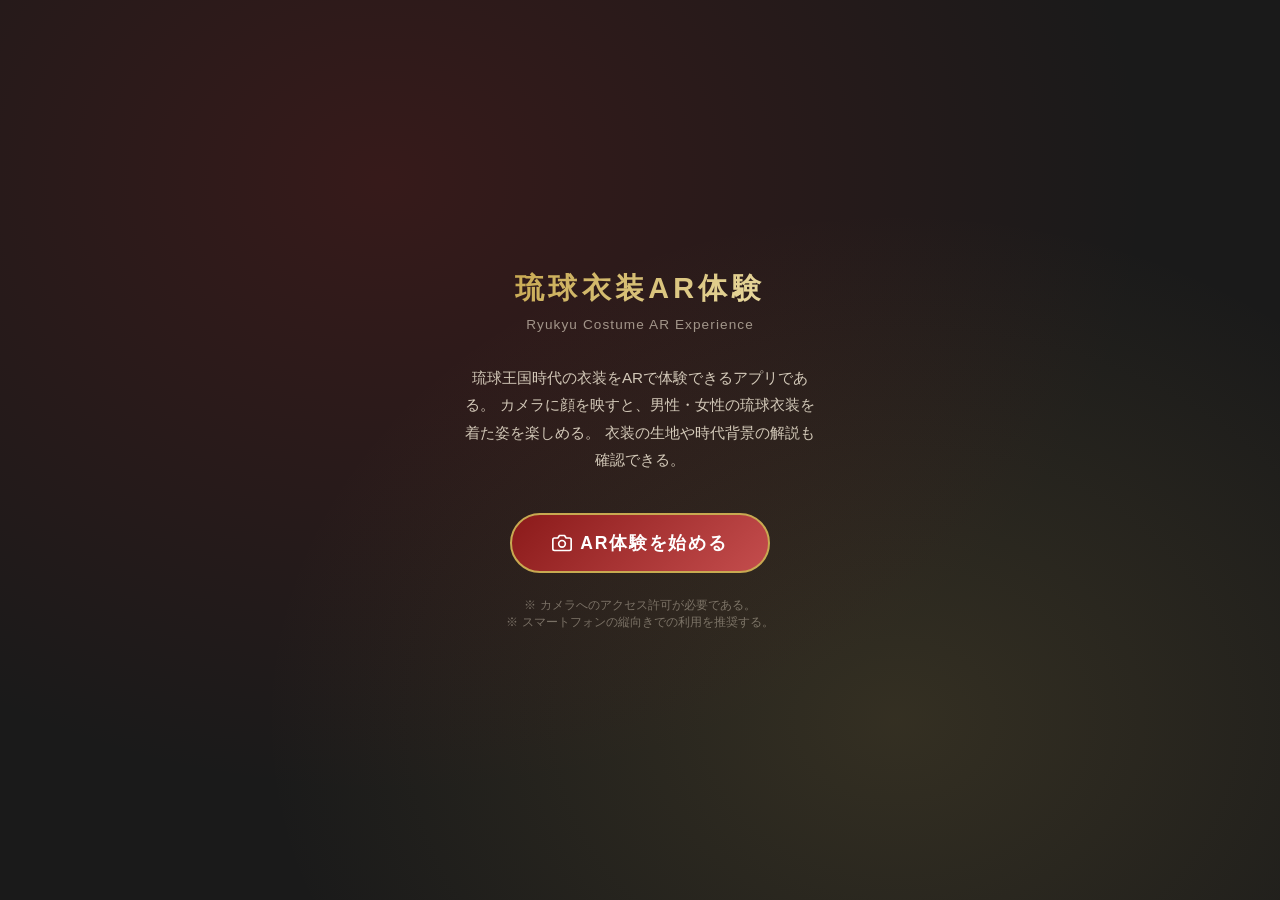
==== files/index.html @ 90d14648 "Image correction" ====
<!DOCTYPE html>
<html lang="ja">
<head>
  <meta charset="UTF-8">
  <meta name="viewport" content="width=device-width, initial-scale=1.0, user-scalable=no">
  <title>琉球衣装AR体験</title>



  <style>
    :root {
      --primary: #8B1A1A;
      --primary-light: #C44D4D;
      --gold: #C8A951;
      --dark: #1a1a1a;
      --text: #f0e6d3;
      --panel-bg: rgba(26, 26, 26, 0.94);
    }

    * { margin: 0; padding: 0; box-sizing: border-box; }

    body {
      font-family: "Hiragino Kaku Gothic ProN", "Yu Gothic", "Noto Sans JP", sans-serif;
      background: var(--dark);
      color: var(--text);
      overflow-x: hidden;
      -webkit-tap-highlight-color: transparent;
    }

    /* ===== LANDING PAGE ===== */
    #landing {
      min-height: 100dvh;
      display: flex;
      flex-direction: column;
      align-items: center;
      justify-content: center;
      padding: 2rem 1.5rem;
      text-align: center;
      background:
        radial-gradient(ellipse at 30% 20%, rgba(139,26,26,0.25) 0%, transparent 60%),
        radial-gradient(ellipse at 70% 80%, rgba(200,169,81,0.15) 0%, transparent 50%),
        var(--dark);
    }

    #landing h1 {
      font-size: 1.8rem;
      font-weight: 700;
      letter-spacing: 0.15em;
      margin-bottom: 0.5rem;
      background: linear-gradient(135deg, var(--gold), #e8d9a0);
      -webkit-background-clip: text;
      -webkit-text-fill-color: transparent;
    }

    #landing .subtitle {
      font-size: 0.85rem;
      color: rgba(240,230,211,0.6);
      margin-bottom: 2rem;
      letter-spacing: 0.08em;
    }

    .landing-desc {
      font-size: 0.95rem;
      line-height: 1.8;
      max-width: 360px;
      margin-bottom: 2.5rem;
      color: rgba(240,230,211,0.85);
    }

    .start-btn {
      display: inline-flex;
      align-items: center;
      gap: 0.5rem;
      padding: 1rem 2.5rem;
      font-size: 1.1rem;
      font-weight: 600;
      color: #fff;
      background: linear-gradient(135deg, var(--primary), var(--primary-light));
      border: 2px solid var(--gold);
      border-radius: 60px;
      cursor: pointer;
      letter-spacing: 0.1em;
      transition: transform 0.2s, box-shadow 0.2s;
    }

    .start-btn:active {
      transform: scale(0.96);
    }

    .start-btn svg {
      width: 20px;
      height: 20px;
    }

    .notice {
      margin-top: 1.5rem;
      font-size: 0.75rem;
      color: rgba(240,230,211,0.4);
      max-width: 300px;
    }

    /* ===== AR SCENE ===== */
    #ar-container {
      display: none;
      position: fixed;
      inset: 0;
      z-index: 10;
      overflow: hidden;
      isolation: isolate;
      background: #000;
    }

    #ar-container.active {
      display: block;
    }

    a-scene {
      position: absolute;
      z-index: 2;
      width: 100%;
      height: 100%;
    }

    #ar-container > video { z-index: 0 !important; }
    #backgroundCanvas { position: absolute; inset: 0; width: 100%; height: 100%; z-index: 1; pointer-events: none; }
    .background-picker { position: absolute; top: 75px; right: 12px; z-index: 120; background: #111c; padding: 8px; border-radius: 12px; }
    .background-picker button { padding: 9px 12px; color: white; background: #333; border: 1px solid #777; border-radius: 8px; cursor: pointer; }
    .background-picker button[aria-pressed="true"] { background: #8B1A1A; border-color: #C8A951; }
    #backgroundStatus { max-width: 260px; font-size: 12px; margin-top: 4px; }
    #arStatus { position: absolute; bottom: calc(var(--controls-height, 150px) + 12px); right: 1rem; max-width: min(80vw, 440px); z-index: 110; text-align: right; pointer-events: none; font-size: 0.8rem; padding: 6px 10px; border-radius: 8px; background: #111b; }
    #arStatus:empty { display: none; }
    #backBtn { z-index: 310; }

    /* ===== COSTUME SWITCHER ===== */
    .costume-bar {
      position: fixed;
      bottom: 0;
      left: 0;
      right: 0;
      z-index: 100;
      display: flex;
      justify-content: center;
      gap: 0.5rem;
      padding: 1rem 0.75rem;
      padding-bottom: max(1rem, env(safe-area-inset-bottom));
      background: linear-gradient(to top, rgba(0,0,0,0.85) 60%, transparent);
    }

    .costume-btn {
      flex: 1;
      max-width: 130px;
      padding: 0.65rem 0.5rem;
      font-size: 0.8rem;
      font-weight: 600;
      color: rgba(255,255,255,0.7);
      background: rgba(255,255,255,0.1);
      border: 1.5px solid rgba(255,255,255,0.2);
      border-radius: 12px;
      cursor: pointer;
      transition: all 0.25s;
      text-align: center;
      letter-spacing: 0.05em;
    }

    .costume-btn.active {
      color: #fff;
      background: var(--primary);
      border-color: var(--gold);
      box-shadow: 0 0 12px rgba(139,26,26,0.5);
    }

    .costume-btn .icon {
      display: block;
      font-size: 1.3rem;
      margin-bottom: 0.2rem;
    }

    /* ===== INFO BUTTON ===== */
    .info-btn {
      position: fixed;
      top: max(1rem, env(safe-area-inset-top));
      right: 1rem;
      z-index: 100;
      width: 44px;
      height: 44px;
      display: flex;
      align-items: center;
      justify-content: center;
      background: rgba(0,0,0,0.5);
      backdrop-filter: blur(8px);
      border: 1.5px solid rgba(255,255,255,0.2);
      border-radius: 50%;
      color: white;
      font-size: 1.2rem;
      font-weight: 700;
      cursor: pointer;
    }

    .back-btn {
      position: fixed;
      top: max(1rem, env(safe-area-inset-top));
      left: 1rem;
      z-index: 100;
      width: 44px;
      height: 44px;
      display: flex;
      align-items: center;
      justify-content: center;
      background: rgba(0,0,0,0.5);
      backdrop-filter: blur(8px);
      border: 1.5px solid rgba(255,255,255,0.2);
      border-radius: 50%;
      color: white;
      font-size: 1.1rem;
      cursor: pointer;
    }

    /* ===== DESCRIPTION PANEL ===== */
    .desc-overlay {
      position: fixed;
      inset: 0;
      z-index: 200;
      display: none;
      flex-direction: column;
      background: var(--panel-bg);
      backdrop-filter: blur(16px);
      overflow-y: auto;
      -webkit-overflow-scrolling: touch;
    }

    .desc-overlay.open {
      display: flex;
    }

    .desc-header {
      position: sticky;
      top: 0;
      display: flex;
      align-items: center;
      justify-content: space-between;
      padding: 1rem 1.2rem;
      padding-top: max(1rem, env(safe-area-inset-top));
      background: rgba(26,26,26,0.95);
      border-bottom: 1px solid rgba(200,169,81,0.2);
      z-index: 1;
    }

    .desc-header h2 {
      font-size: 1.1rem;
      font-weight: 700;
      color: var(--gold);
      letter-spacing: 0.08em;
    }

    .close-btn {
      width: 36px;
      height: 36px;
      display: flex;
      align-items: center;
      justify-content: center;
      background: rgba(255,255,255,0.08);
      border: 1px solid rgba(255,255,255,0.15);
      border-radius: 50%;
      color: white;
      font-size: 1.2rem;
      cursor: pointer;
    }

    .desc-body {
      padding: 1.5rem 1.2rem;
      padding-bottom: max(2rem, env(safe-area-inset-bottom));
    }

    .desc-section {
      margin-bottom: 1.5rem;
    }

    .desc-section h3 {
      font-size: 0.85rem;
      font-weight: 600;
      color: var(--gold);
      margin-bottom: 0.5rem;
      letter-spacing: 0.1em;
      text-transform: uppercase;
      opacity: 0.8;
    }

    .desc-section p {
      font-size: 0.95rem;
      line-height: 1.8;
      color: rgba(240,230,211,0.9);
    }

    .compare-box {
      margin-top: 0.8rem;
      padding: 1rem;
      background: rgba(200,169,81,0.08);
      border-left: 3px solid var(--gold);
      border-radius: 0 8px 8px 0;
    }

    .compare-box p {
      font-size: 0.88rem;
      line-height: 1.7;
    }

    /* ===== LOADING ===== */
    .loading-overlay {
      position: fixed;
      inset: 0;
      z-index: 300;
      display: flex;
      flex-direction: column;
      align-items: center;
      justify-content: center;
      background: var(--dark);
    }

    .loading-overlay.hidden { display: none; }

    .loading-spinner {
      width: 48px;
      height: 48px;
      border: 3px solid rgba(200,169,81,0.2);
      border-top-color: var(--gold);
      border-radius: 50%;
      animation: spin 0.8s linear infinite;
    }

    .loading-text {
      margin-top: 1.2rem;
      font-size: 0.9rem;
      color: rgba(240,230,211,0.6);
      letter-spacing: 0.05em;
    }

    @keyframes spin { to { transform: rotate(360deg); } }

    /* ===== FACE GUIDE ===== */
    .face-guide {
      position: fixed;
      top: 50%;
      left: 50%;
      transform: translate(-50%, -60%);
      z-index: 90;
      width: 160px;
      height: 200px;
      border: 2px dashed rgba(255,255,255,0.35);
      border-radius: 50%;
      pointer-events: none;
      transition: opacity 0.5s;
    }

    .face-guide-text {
      position: fixed;
      top: calc(50% + 80px);
      left: 50%;
      transform: translateX(-50%);
      z-index: 90;
      font-size: 0.8rem;
      color: rgba(255,255,255,0.5);
      white-space: nowrap;
      pointer-events: none;
    }

    .face-guide.hidden,
    .face-guide-text.hidden {
      opacity: 0;
    }

    /* ===== CALIBRATION CONTROLS (prototype debug) ===== */
    .calibration {
      position: fixed;
      top: max(4rem, calc(env(safe-area-inset-top) + 3.5rem));
      left: 0.5rem;
      z-index: 150;
      background: rgba(0,0,0,0.6);
      padding: 0.5rem;
      border-radius: 8px;
      font-size: 0.65rem;
      color: white;
      display: none;
    }

    .calibration.show { display: block; }

    .calibration label {
      display: block;
      margin: 0.2rem 0;
    }

    .calibration input[type="range"] {
      width: 100px;
      vertical-align: middle;
    }
    #costumeCanvas { position:absolute; inset:0; width:100%; height:100%; z-index:2; pointer-events:none; }
    .costume-bar { flex-direction:column; align-items:center; gap:6px; }
    .costume-bar button { padding:9px 12px; border:1px solid #aaa; border-radius:8px; color:white; background:#333; cursor:pointer; }
    .costume-bar button[aria-pressed="true"] { background:#8b1a1a; border-color:#C8A951; }
    .person-picker { display:flex; flex-wrap:wrap; justify-content:center; gap:4px; }
    #faceGuide, #faceGuideText { display:none; }
  </style>
</head>
<body>

  <!-- ===== LANDING PAGE ===== -->
  <div id="landing">
    <h1>琉球衣装AR体験</h1>
    <p class="subtitle">Ryukyu Costume AR Experience</p>
    <p class="landing-desc">
      琉球王国時代の衣装をARで体験できるアプリである。
      カメラに顔を映すと、男性・女性の琉球衣装を着た姿を楽しめる。
      衣装の生地や時代背景の解説も確認できる。
    </p>
    <button class="start-btn" id="startBtn">
      <svg viewBox="0 0 24 24" fill="none" stroke="currentColor" stroke-width="2" stroke-linecap="round" stroke-linejoin="round">
        <path d="M23 19a2 2 0 0 1-2 2H3a2 2 0 0 1-2-2V8a2 2 0 0 1 2-2h4l2-3h6l2 3h4a2 2 0 0 1 2 2z"/>
        <circle cx="12" cy="13" r="4"/>
      </svg>
      AR体験を始める
    </button>
    <p class="notice">
      ※ カメラへのアクセス許可が必要である。<br>
      ※ スマートフォンの縦向きでの利用を推奨する。
    </p>
  </div>

  <!-- ===== AR CONTAINER ===== -->
  <div id="ar-container">
    <canvas id="backgroundCanvas" hidden></canvas>
    <div class="background-picker" role="group" aria-label="背景の選択">
      <span>背景</span>
      <button data-background="none" aria-pressed="true">なし</button>
      <button data-background="beach" aria-pressed="false">海</button>
      <button data-background="stone" aria-pressed="false">石畳</button>
      <p id="backgroundStatus" role="status" aria-live="polite"></p>
    </div>

    <!-- Loading -->
    <div class="loading-overlay" id="loadingOverlay">
      <div class="loading-spinner"></div>
      <p class="loading-text">カメラを起動中...</p>
    </div>

    <!-- Face guide -->
    <p id="arStatus" role="status" aria-live="polite"></p>
    <div class="face-guide" id="faceGuide"></div>
    <p class="face-guide-text" id="faceGuideText">顔をこの枠に合わせてください</p>

    <div hidden>
      <img id="img-man" src="orion_man.png" alt="">
      <img id="img-woman" src="orion_woman.png" alt="">
      <img id="img-bird" src="yanbarukuina.png" alt="">
    </div>
    <canvas id="costumeCanvas"></canvas>

    <!-- Back button -->
    <button class="back-btn" id="backBtn">←</button>

    <!-- Info button -->
    <button class="info-btn" id="infoBtn">i</button>

    <!-- Per-person assignment -->
    <div class="costume-bar" aria-label="人物ごとの衣装">
      <div class="person-picker" role="group" aria-label="衣装を変更する人物">
        <button data-person="0" aria-pressed="true">人物1</button>
        <button data-person="1" aria-pressed="false">人物2</button>
        <button data-person="2" aria-pressed="false">人物3</button>
        <button id="resetPeople">番号を左から振り直す</button>
      </div>
      <span id="assignmentLabel">人物1 の衣装・顔</span>
      <div role="group" aria-label="選択した人物の衣装">
        <button data-costume="man" aria-pressed="true">男性衣装</button>
        <button data-costume="woman" aria-pressed="false">女性衣装</button>
        <button data-costume="bird" aria-pressed="false">ヤンバルクイナ</button>
        <button data-costume="none" aria-pressed="false">なし</button>
      </div>
    </div>
  </div>

  <!-- ===== DESCRIPTION PANEL ===== -->
  <div class="desc-overlay" id="descPanel">
    <div class="desc-header">
      <h2 id="descTitle">衣装解説</h2>
      <button class="close-btn" id="closeDesc">✕</button>
    </div>
    <div class="desc-body" id="descBody"></div>
  </div>

  <script src="background.js"></script>
  <script>
    // ===== COSTUME DATA =====
    const costumeData = {
      man: {
        name: '琉球男性衣装（オリオン）',
        icon: '👑',
        sections: [
          {
            title: '衣装名称',
            text: '御絵図（おえず）に描かれた琉球国王の礼装。朝貢貿易時の正装として着用された。外交儀礼の場で王の権威を示す役割を持っていた。'
          },
          {
            title: '生地・素材',
            text: '紅型（びんがた）染めの絹地を使用。金糸・銀糸による龍や鳳凰の刺繍が全面に施されている。紅型は琉球独自の染色技法であり、中国の型染めと日本の友禅染めの両方の影響を受けている。染料には琉球藍やフクギなど沖縄特有の植物が使われた。'
          },
          {
            title: '冠（ハチマチ）',
            text: '頭部に被る冠はハチマチ（鉢巻）と呼ばれる。黒い漆塗りの本体に金の簪（かんざし）を挿す形式で、簪の形状や素材が身分を示した。国王のハチマチには最も大きく華麗な金簪が用いられた。'
          },
          {
            title: '時代背景',
            text: '琉球王国（1429〜1879年）は中国と日本の間に位置し、東南アジアも含む中継貿易で繁栄した。衣装は中国の冊封体制下で与えられた官服の影響を受けつつ、琉球独自の文様や色彩感覚が加えられている。1609年の薩摩侵攻後も、中国への朝貢関係は維持され、礼装文化も継続した。'
          },
          {
            title: '王族と庶民の比較',
            text: '国王の衣装は絹に紅型染め・金糸刺繍という最高級素材で構成される。一方、庶民は芭蕉布や苧麻（ちょま）など植物繊維の衣服が中心で、色や文様にも厳格な制限があった。身分制度によって着用できる衣服は細かく定められており、衣装は社会的地位を可視化する手段であった。',
            isCompare: true
          }
        ]
      },
      woman: {
        name: '琉球女性衣装（オリオン）',
        icon: '👸',
        sections: [
          {
            title: '衣装名称',
            text: '琉球王妃が儀式や公式行事で着用した礼装。鳳凰文様の上衣と花柄の袴（カカン）で構成される。王と対になる装いとして、宮廷の格式を表現した。'
          },
          {
            title: '生地・素材',
            text: '上衣は赤地の絹に鳳凰・雲・波の吉祥文様を金糸で施したもの。鳳凰は中国文化において皇后・王妃を象徴する霊鳥とされる。内側の袴は紫〜青系の絹地に花柄があしらわれ、階層的な色の重なりが格式の高さを示す。'
          },
          {
            title: '髪型と装飾',
            text: '髪は高く結い上げ、金やべっ甲のかんざし（ジーファー）を挿す。髪型と簪の形式は身分を示す重要な要素であった。王妃のかんざしは特に大型で精巧な細工が施されていた。頭部には金属製の冠も着用し、玉飾りが配された。'
          },
          {
            title: '時代背景',
            text: '琉球王国の宮廷では女性も儀礼上の重要な役割を担った。王妃の礼装は中国の后妃服制の影響を強く受けているが、配色や文様の配置に琉球独自の美意識が反映されている。特に赤と金の組み合わせは琉球の宮廷文化を代表する色彩である。'
          },
          {
            title: '王族と庶民の比較',
            text: '王妃の衣装には絹・金糸・鳳凰文様といった最上位の素材と意匠が集中している。庶民の女性は芭蕉布や木綿の簡素な衣服を着用し、染色にも制約があった。ただし庶民の衣服にも実用美があり、芭蕉布の涼しさや藍染めの耐久性は沖縄の気候に適応したものであった。',
            isCompare: true
          }
        ]
      }
    };

    window.showCostumeDescription = function(name) {
      const data = name === 'bird' ? {
        name: 'ヤンバルクイナに変身',
        sections: [{title: '顔の置き換え', text: '顔の位置・大きさ・傾きに合わせてヤンバルクイナの画像を重ねます。体や服はカメラ映像のままです。「なし」で元の顔に戻せます。'}]
      } : costumeData[name];
      document.getElementById('descTitle').textContent = data.name;
      document.getElementById('descBody').innerHTML = data.sections.map(s =>
        '<div class="desc-section"><h3>' + s.title + '</h3><p>' + s.text + '</p></div>'
      ).join('');
      document.getElementById('descPanel').classList.add('open');
    };
    document.getElementById('closeDesc').addEventListener('click', () =>
      document.getElementById('descPanel').classList.remove('open'));
  </script>
  <script type="module" src="multiface.mjs"></script>
</body>
</html>
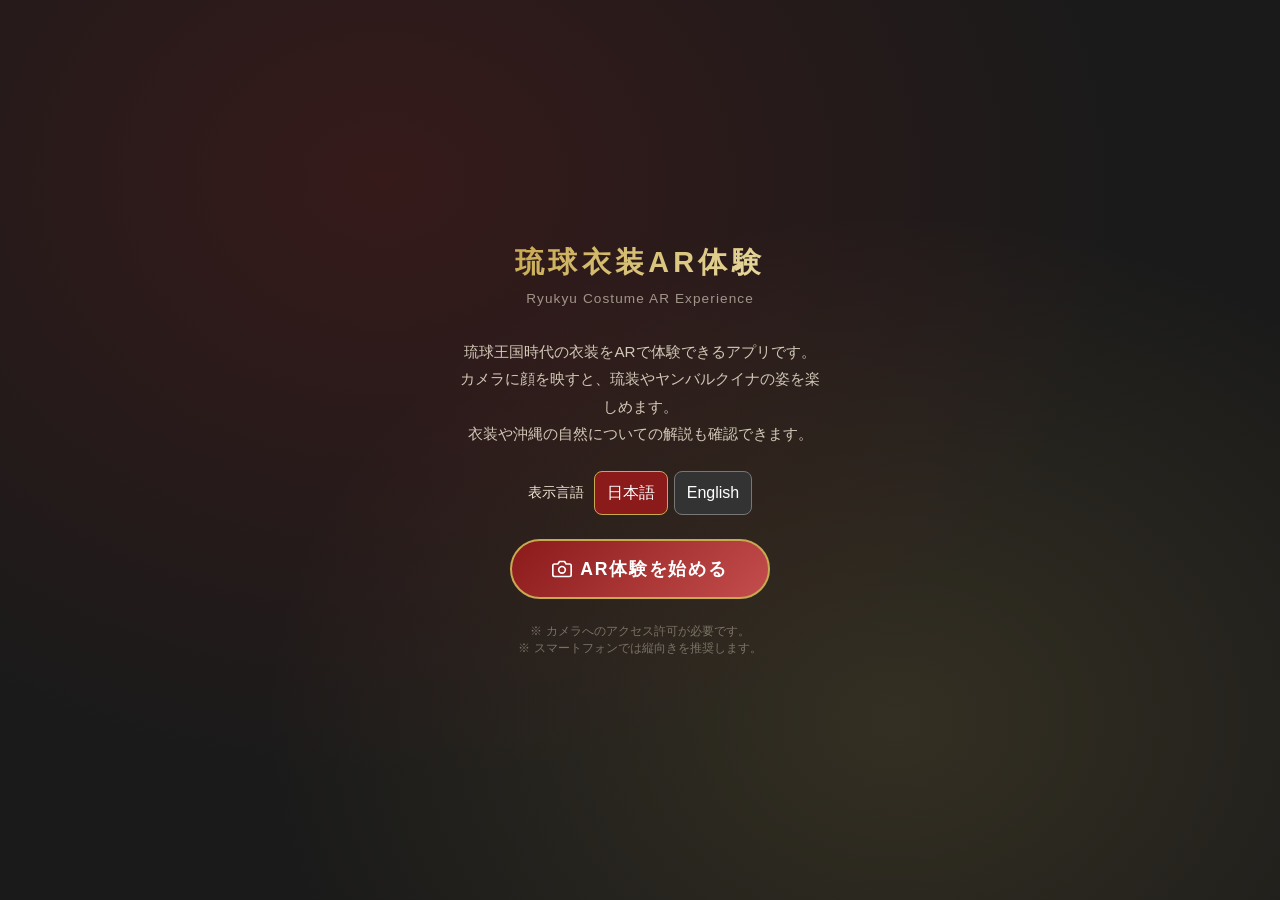
==== commit 5db57c22: "Add a hint button" ====
--- a/files/index.html
+++ b/files/index.html
@@ -4,563 +4,128 @@
   <meta charset="UTF-8">
   <meta name="viewport" content="width=device-width, initial-scale=1.0, user-scalable=no">
   <title>琉球衣装AR体験</title>
-
-
-
-  <style>
-    :root {
-      --primary: #8B1A1A;
-      --primary-light: #C44D4D;
-      --gold: #C8A951;
-      --dark: #1a1a1a;
-      --text: #f0e6d3;
-      --panel-bg: rgba(26, 26, 26, 0.94);
-    }
-
-    * { margin: 0; padding: 0; box-sizing: border-box; }
-
-    body {
-      font-family: "Hiragino Kaku Gothic ProN", "Yu Gothic", "Noto Sans JP", sans-serif;
-      background: var(--dark);
-      color: var(--text);
-      overflow-x: hidden;
-      -webkit-tap-highlight-color: transparent;
-    }
-
-    /* ===== LANDING PAGE ===== */
-    #landing {
-      min-height: 100dvh;
-      display: flex;
-      flex-direction: column;
-      align-items: center;
-      justify-content: center;
-      padding: 2rem 1.5rem;
-      text-align: center;
-      background:
-        radial-gradient(ellipse at 30% 20%, rgba(139,26,26,0.25) 0%, transparent 60%),
-        radial-gradient(ellipse at 70% 80%, rgba(200,169,81,0.15) 0%, transparent 50%),
-        var(--dark);
-    }
-
-    #landing h1 {
-      font-size: 1.8rem;
-      font-weight: 700;
-      letter-spacing: 0.15em;
-      margin-bottom: 0.5rem;
-      background: linear-gradient(135deg, var(--gold), #e8d9a0);
-      -webkit-background-clip: text;
-      -webkit-text-fill-color: transparent;
-    }
-
-    #landing .subtitle {
-      font-size: 0.85rem;
-      color: rgba(240,230,211,0.6);
-      margin-bottom: 2rem;
-      letter-spacing: 0.08em;
-    }
-
-    .landing-desc {
-      font-size: 0.95rem;
-      line-height: 1.8;
-      max-width: 360px;
-      margin-bottom: 2.5rem;
-      color: rgba(240,230,211,0.85);
-    }
-
-    .start-btn {
-      display: inline-flex;
-      align-items: center;
-      gap: 0.5rem;
-      padding: 1rem 2.5rem;
-      font-size: 1.1rem;
-      font-weight: 600;
-      color: #fff;
-      background: linear-gradient(135deg, var(--primary), var(--primary-light));
-      border: 2px solid var(--gold);
-      border-radius: 60px;
-      cursor: pointer;
-      letter-spacing: 0.1em;
-      transition: transform 0.2s, box-shadow 0.2s;
-    }
-
-    .start-btn:active {
-      transform: scale(0.96);
-    }
-
-    .start-btn svg {
-      width: 20px;
-      height: 20px;
-    }
-
-    .notice {
-      margin-top: 1.5rem;
-      font-size: 0.75rem;
-      color: rgba(240,230,211,0.4);
-      max-width: 300px;
-    }
-
-    /* ===== AR SCENE ===== */
-    #ar-container {
-      display: none;
-      position: fixed;
-      inset: 0;
-      z-index: 10;
-      overflow: hidden;
-      isolation: isolate;
-      background: #000;
-    }
-
-    #ar-container.active {
-      display: block;
-    }
-
-    a-scene {
-      position: absolute;
-      z-index: 2;
-      width: 100%;
-      height: 100%;
-    }
-
-    #ar-container > video { z-index: 0 !important; }
-    #backgroundCanvas { position: absolute; inset: 0; width: 100%; height: 100%; z-index: 1; pointer-events: none; }
-    .background-picker { position: absolute; top: 75px; right: 12px; z-index: 120; background: #111c; padding: 8px; border-radius: 12px; }
-    .background-picker button { padding: 9px 12px; color: white; background: #333; border: 1px solid #777; border-radius: 8px; cursor: pointer; }
-    .background-picker button[aria-pressed="true"] { background: #8B1A1A; border-color: #C8A951; }
-    #backgroundStatus { max-width: 260px; font-size: 12px; margin-top: 4px; }
-    #arStatus { position: absolute; bottom: calc(var(--controls-height, 150px) + 12px); right: 1rem; max-width: min(80vw, 440px); z-index: 110; text-align: right; pointer-events: none; font-size: 0.8rem; padding: 6px 10px; border-radius: 8px; background: #111b; }
-    #arStatus:empty { display: none; }
-    #backBtn { z-index: 310; }
-
-    /* ===== COSTUME SWITCHER ===== */
-    .costume-bar {
-      position: fixed;
-      bottom: 0;
-      left: 0;
-      right: 0;
-      z-index: 100;
-      display: flex;
-      justify-content: center;
-      gap: 0.5rem;
-      padding: 1rem 0.75rem;
-      padding-bottom: max(1rem, env(safe-area-inset-bottom));
-      background: linear-gradient(to top, rgba(0,0,0,0.85) 60%, transparent);
-    }
-
-    .costume-btn {
-      flex: 1;
-      max-width: 130px;
-      padding: 0.65rem 0.5rem;
-      font-size: 0.8rem;
-      font-weight: 600;
-      color: rgba(255,255,255,0.7);
-      background: rgba(255,255,255,0.1);
-      border: 1.5px solid rgba(255,255,255,0.2);
-      border-radius: 12px;
-      cursor: pointer;
-      transition: all 0.25s;
-      text-align: center;
-      letter-spacing: 0.05em;
-    }
-
-    .costume-btn.active {
-      color: #fff;
-      background: var(--primary);
-      border-color: var(--gold);
-      box-shadow: 0 0 12px rgba(139,26,26,0.5);
-    }
-
-    .costume-btn .icon {
-      display: block;
-      font-size: 1.3rem;
-      margin-bottom: 0.2rem;
-    }
-
-    /* ===== INFO BUTTON ===== */
-    .info-btn {
-      position: fixed;
-      top: max(1rem, env(safe-area-inset-top));
-      right: 1rem;
-      z-index: 100;
-      width: 44px;
-      height: 44px;
-      display: flex;
-      align-items: center;
-      justify-content: center;
-      background: rgba(0,0,0,0.5);
-      backdrop-filter: blur(8px);
-      border: 1.5px solid rgba(255,255,255,0.2);
-      border-radius: 50%;
-      color: white;
-      font-size: 1.2rem;
-      font-weight: 700;
-      cursor: pointer;
-    }
-
-    .back-btn {
-      position: fixed;
-      top: max(1rem, env(safe-area-inset-top));
-      left: 1rem;
-      z-index: 100;
-      width: 44px;
-      height: 44px;
-      display: flex;
-      align-items: center;
-      justify-content: center;
-      background: rgba(0,0,0,0.5);
-      backdrop-filter: blur(8px);
-      border: 1.5px solid rgba(255,255,255,0.2);
-      border-radius: 50%;
-      color: white;
-      font-size: 1.1rem;
-      cursor: pointer;
-    }
-
-    /* ===== DESCRIPTION PANEL ===== */
-    .desc-overlay {
-      position: fixed;
-      inset: 0;
-      z-index: 200;
-      display: none;
-      flex-direction: column;
-      background: var(--panel-bg);
-      backdrop-filter: blur(16px);
-      overflow-y: auto;
-      -webkit-overflow-scrolling: touch;
-    }
-
-    .desc-overlay.open {
-      display: flex;
-    }
-
-    .desc-header {
-      position: sticky;
-      top: 0;
-      display: flex;
-      align-items: center;
-      justify-content: space-between;
-      padding: 1rem 1.2rem;
-      padding-top: max(1rem, env(safe-area-inset-top));
-      background: rgba(26,26,26,0.95);
-      border-bottom: 1px solid rgba(200,169,81,0.2);
-      z-index: 1;
-    }
-
-    .desc-header h2 {
-      font-size: 1.1rem;
-      font-weight: 700;
-      color: var(--gold);
-      letter-spacing: 0.08em;
-    }
-
-    .close-btn {
-      width: 36px;
-      height: 36px;
-      display: flex;
-      align-items: center;
-      justify-content: center;
-      background: rgba(255,255,255,0.08);
-      border: 1px solid rgba(255,255,255,0.15);
-      border-radius: 50%;
-      color: white;
-      font-size: 1.2rem;
-      cursor: pointer;
-    }
-
-    .desc-body {
-      padding: 1.5rem 1.2rem;
-      padding-bottom: max(2rem, env(safe-area-inset-bottom));
-    }
-
-    .desc-section {
-      margin-bottom: 1.5rem;
-    }
-
-    .desc-section h3 {
-      font-size: 0.85rem;
-      font-weight: 600;
-      color: var(--gold);
-      margin-bottom: 0.5rem;
-      letter-spacing: 0.1em;
-      text-transform: uppercase;
-      opacity: 0.8;
-    }
-
-    .desc-section p {
-      font-size: 0.95rem;
-      line-height: 1.8;
-      color: rgba(240,230,211,0.9);
-    }
-
-    .compare-box {
-      margin-top: 0.8rem;
-      padding: 1rem;
-      background: rgba(200,169,81,0.08);
-      border-left: 3px solid var(--gold);
-      border-radius: 0 8px 8px 0;
-    }
-
-    .compare-box p {
-      font-size: 0.88rem;
-      line-height: 1.7;
-    }
-
-    /* ===== LOADING ===== */
-    .loading-overlay {
-      position: fixed;
-      inset: 0;
-      z-index: 300;
-      display: flex;
-      flex-direction: column;
-      align-items: center;
-      justify-content: center;
-      background: var(--dark);
-    }
-
-    .loading-overlay.hidden { display: none; }
-
-    .loading-spinner {
-      width: 48px;
-      height: 48px;
-      border: 3px solid rgba(200,169,81,0.2);
-      border-top-color: var(--gold);
-      border-radius: 50%;
-      animation: spin 0.8s linear infinite;
-    }
-
-    .loading-text {
-      margin-top: 1.2rem;
-      font-size: 0.9rem;
-      color: rgba(240,230,211,0.6);
-      letter-spacing: 0.05em;
-    }
-
-    @keyframes spin { to { transform: rotate(360deg); } }
-
-    /* ===== FACE GUIDE ===== */
-    .face-guide {
-      position: fixed;
-      top: 50%;
-      left: 50%;
-      transform: translate(-50%, -60%);
-      z-index: 90;
-      width: 160px;
-      height: 200px;
-      border: 2px dashed rgba(255,255,255,0.35);
-      border-radius: 50%;
-      pointer-events: none;
-      transition: opacity 0.5s;
-    }
-
-    .face-guide-text {
-      position: fixed;
-      top: calc(50% + 80px);
-      left: 50%;
-      transform: translateX(-50%);
-      z-index: 90;
-      font-size: 0.8rem;
-      color: rgba(255,255,255,0.5);
-      white-space: nowrap;
-      pointer-events: none;
-    }
-
-    .face-guide.hidden,
-    .face-guide-text.hidden {
-      opacity: 0;
-    }
-
-    /* ===== CALIBRATION CONTROLS (prototype debug) ===== */
-    .calibration {
-      position: fixed;
-      top: max(4rem, calc(env(safe-area-inset-top) + 3.5rem));
-      left: 0.5rem;
-      z-index: 150;
-      background: rgba(0,0,0,0.6);
-      padding: 0.5rem;
-      border-radius: 8px;
-      font-size: 0.65rem;
-      color: white;
-      display: none;
-    }
-
-    .calibration.show { display: block; }
-
-    .calibration label {
-      display: block;
-      margin: 0.2rem 0;
-    }
-
-    .calibration input[type="range"] {
-      width: 100px;
-      vertical-align: middle;
-    }
-    #costumeCanvas { position:absolute; inset:0; width:100%; height:100%; z-index:2; pointer-events:none; }
-    .costume-bar { flex-direction:column; align-items:center; gap:6px; }
-    .costume-bar button { padding:9px 12px; border:1px solid #aaa; border-radius:8px; color:white; background:#333; cursor:pointer; }
-    .costume-bar button[aria-pressed="true"] { background:#8b1a1a; border-color:#C8A951; }
-    .person-picker { display:flex; flex-wrap:wrap; justify-content:center; gap:4px; }
-    #faceGuide, #faceGuideText { display:none; }
-  </style>
+  <link rel="stylesheet" href="assets/css/app.css?v=20260922-5">
 </head>
 <body>
-
-  <!-- ===== LANDING PAGE ===== -->
-  <div id="landing">
-    <h1>琉球衣装AR体験</h1>
-    <p class="subtitle">Ryukyu Costume AR Experience</p>
+  <main id="landing">
+    <h1 data-i18n="appTitle">琉球衣装AR体験</h1>
+    <p class="subtitle" data-i18n="subtitle">Ryukyu Costume AR Experience</p>
     <p class="landing-desc">
-      琉球王国時代の衣装をARで体験できるアプリである。
-      カメラに顔を映すと、男性・女性の琉球衣装を着た姿を楽しめる。
-      衣装の生地や時代背景の解説も確認できる。
+      <span data-i18n="landingLine1">琉球王国時代の衣装をARで体験できるアプリです。</span>
+      <span data-i18n="landingLine2">カメラに顔を映すと、琉装やヤンバルクイナの姿を楽しめます。</span>
+      <span data-i18n="landingLine3">衣装や沖縄の自然についての解説も確認できます。</span>
     </p>
-    <button class="start-btn" id="startBtn">
-      <svg viewBox="0 0 24 24" fill="none" stroke="currentColor" stroke-width="2" stroke-linecap="round" stroke-linejoin="round">
+    <div class="language-picker" role="group" aria-label="表示言語" data-i18n-aria-label="chooseLanguage">
+      <span class="language-picker-label" data-i18n="chooseLanguage">表示言語</span>
+      <button type="button" data-language="ja" lang="ja" aria-pressed="true">日本語</button>
+      <button type="button" data-language="en" lang="en" aria-pressed="false">English</button>
+    </div>
+    <button class="start-btn" id="startBtn" type="button">
+      <svg viewBox="0 0 24 24" fill="none" stroke="currentColor" stroke-width="2" stroke-linecap="round" stroke-linejoin="round" aria-hidden="true">
         <path d="M23 19a2 2 0 0 1-2 2H3a2 2 0 0 1-2-2V8a2 2 0 0 1 2-2h4l2-3h6l2 3h4a2 2 0 0 1 2 2z"/>
         <circle cx="12" cy="13" r="4"/>
       </svg>
-      AR体験を始める
+      <span data-i18n="start">AR体験を始める</span>
     </button>
     <p class="notice">
-      ※ カメラへのアクセス許可が必要である。<br>
-      ※ スマートフォンの縦向きでの利用を推奨する。
+      <span data-i18n="cameraNote">※ カメラへのアクセス許可が必要です。</span><br>
+      <span data-i18n="portraitNote">※ スマートフォンでは縦向きを推奨します。</span>
     </p>
-  </div>
+  </main>
 
-  <!-- ===== AR CONTAINER ===== -->
-  <div id="ar-container">
+  <section id="ar-container" aria-label="AR体験画面" data-i18n-aria-label="arArea">
     <canvas id="backgroundCanvas" hidden></canvas>
-    <div class="background-picker" role="group" aria-label="背景の選択">
-      <span>背景</span>
-      <button data-background="none" aria-pressed="true">なし</button>
-      <button data-background="beach" aria-pressed="false">海</button>
-      <button data-background="stone" aria-pressed="false">石畳</button>
-      <p id="backgroundStatus" role="status" aria-live="polite"></p>
+
+    <div class="loading-overlay" id="loadingOverlay">
+      <div class="loading-spinner" aria-hidden="true"></div>
+      <p class="loading-text" data-i18n="loading">カメラを起動中...</p>
     </div>
 
-    <!-- Loading -->
-    <div class="loading-overlay" id="loadingOverlay">
-      <div class="loading-spinner"></div>
-      <p class="loading-text">カメラを起動中...</p>
-    </div>
-
-    <!-- Face guide -->
     <p id="arStatus" role="status" aria-live="polite"></p>
-    <div class="face-guide" id="faceGuide"></div>
-    <p class="face-guide-text" id="faceGuideText">顔をこの枠に合わせてください</p>
+    <p id="detailHint" role="status" aria-live="polite" hidden></p>
 
     <div hidden>
-      <img id="img-man" src="orion_man.png" alt="">
-      <img id="img-woman" src="orion_woman.png" alt="">
-      <img id="img-bird" src="yanbarukuina.png" alt="">
+      <img id="img-man" src="assets/images/costumes/orion-man.png" alt="">
+      <img id="img-woman" src="assets/images/costumes/orion-woman.png" alt="">
+      <img id="img-bird" src="assets/images/face-overlays/yanbaru-kuina.png" alt="">
     </div>
     <canvas id="costumeCanvas"></canvas>
 
-    <!-- Back button -->
-    <button class="back-btn" id="backBtn">←</button>
+    <button class="back-btn" id="backBtn" type="button" aria-label="AR体験を終了" data-i18n-aria-label="back">←</button>
+    <button class="hint-btn" id="hintBtn" type="button" aria-label="操作のヒントを表示" aria-controls="hintBubble" aria-expanded="false"><span class="hint-mark" aria-hidden="true">?</span><span class="hint-text" aria-hidden="true">ヒント</span></button>
+    <button class="info-btn" id="infoBtn" type="button" aria-label="解説を表示" data-i18n-aria-label="info"><span class="info-mark" aria-hidden="true">i</span><span class="info-text" aria-hidden="true" data-i18n="infoShort">解説</span></button>
+    <div class="hint-bubble" id="hintBubble" role="dialog" aria-modal="false" aria-labelledby="hintTitle" aria-describedby="hintBody" hidden>
+      <div class="hint-bubble-heading"><strong id="hintTitle"></strong><button type="button" id="hintClose" class="hint-close" aria-label="ヒントを閉じる">×</button></div>
+      <p id="hintBody"></p>
+      <div class="hint-bubble-footer"><span id="hintProgress"></span><div class="hint-actions"><button type="button" id="hintPrev">戻る</button><button type="button" id="hintNext">次へ</button></div></div>
+    </div>
+    <div class="costume-bar" aria-label="人物ごとの衣装" data-i18n-aria-label="dock">
+      <div class="dock-section person-section">
+        <div class="dock-heading"><svg viewBox="0 0 24 24" aria-hidden="true"><circle cx="12" cy="6" r="3"/><path d="M5 21v-3a7 7 0 0 1 14 0v3z"/></svg><span data-i18n="people">人物</span></div>
+        <div class="person-picker" role="group" aria-label="衣装を変更する人物" data-i18n-aria-label="personGroup">
+          <button type="button" data-person="0" aria-pressed="true" aria-label="人物1">1</button>
+          <button type="button" data-person="1" aria-pressed="false" aria-label="人物2">2</button>
+          <button type="button" data-person="2" aria-pressed="false" aria-label="人物3">3</button>
+        </div>
+      </div>
+      <div class="dock-section outfit-section">
+        <div class="dock-heading"><svg viewBox="0 0 24 24" aria-hidden="true"><path d="m8 3 4 2 4-2 5 4-2 5-3-1v10H8V11l-3 1-2-5z"/></svg><span data-i18n="outfit">衣装</span></div>
+        <details class="outfit-picker" open>
+          <summary id="outfitSummary" aria-label="人物1の衣装：男性の琉装"><span data-i18n="outfit">衣装</span><span id="outfitChoice">：男性の琉装</span></summary>
+          <div class="outfit-options" role="group" aria-label="選択した人物の衣装・顔。横にスクロールできます" data-i18n-aria-label="outfitGroup">
+            <button type="button" data-costume="man" aria-pressed="true" aria-label="男性の琉装" data-i18n="outfitMan" data-i18n-aria-label="outfitMan">男性の琉装</button>
+            <button type="button" data-costume="woman" aria-pressed="false" aria-label="女性の琉装" data-i18n="outfitWoman" data-i18n-aria-label="outfitWoman">女性の琉装</button>
+            <button type="button" data-costume="bird" aria-pressed="false" aria-label="ヤンバルクイナ" data-i18n="birdShort" data-i18n-aria-label="birdFull">クイナ</button>
+            <button type="button" data-costume="none" aria-pressed="false" data-i18n="none">なし</button>
+          </div>
+        </details>
+      </div>
+      <div class="dock-section tools-section">
+        <details class="background-picker">
+          <summary id="backgroundSummary" aria-label="背景：なし"><svg viewBox="0 0 24 24" aria-hidden="true"><rect x="2" y="3" width="20" height="18" rx="2"/><circle cx="8" cy="9" r="1.5"/><path d="m4 18 6-6 4 4 3-3 4 4"/></svg><span class="desktop-label" data-i18n="backgroundChange">背景変更</span><span class="compact-label" data-i18n="background">背景</span><span id="backgroundChoice">：なし</span></summary>
+          <div class="background-options" role="group" aria-label="背景の選択" data-i18n-aria-label="backgroundGroup">
+            <div class="background-row">
+              <button type="button" data-background="none" aria-pressed="true" data-i18n="none">なし</button>
+              <button type="button" data-background="beach" aria-pressed="false" data-i18n="beach">海</button>
+              <button type="button" data-background="stone" aria-pressed="false" data-i18n="stone">石畳</button>
+            </div>
+            <div class="background-row">
+              <button type="button" data-background="castle-before" aria-pressed="false" data-i18n="castleBefore">首里城（復元前）</button>
+              <button type="button" data-background="castle-after" aria-pressed="false" data-i18n="castleAfter">首里城（復元後）</button>
+            </div>
+          </div>
+        </details>
+        <button type="button" id="detailModeBtn" aria-pressed="false" disabled><svg viewBox="0 0 24 24" aria-hidden="true"><path d="M12 5c-2-2-6-2-9-1v15c3-1 7-1 9 1 2-2 6-2 9-1V4c-3-1-7-1-9 1z"/><path d="M12 5v15"/></svg><span id="detailModeLabel">部位解説</span></button>
+      </div>
+      <div class="capture-section"><button class="photo-btn" id="photoBtn" type="button" disabled><svg viewBox="0 0 24 24" aria-hidden="true"><path d="M3 7h4l2-3h6l2 3h4v13H3z"/><circle cx="12" cy="13" r="4"/></svg><span data-i18n="capture">撮影</span></button></div>
+      <details class="person-settings">
+        <summary aria-label="人物設定" data-i18n-aria-label="personSettings"><span aria-hidden="true">⚙</span><span data-i18n="settings">設定</span></summary>
+        <div class="person-settings-panel">
+          <button type="button" id="resetPeople" data-i18n="resetPeople">番号を左から振り直す</button>
+        </div>
+      </details>
+      <span id="assignmentLabel" class="sr-only">人物1 の衣装・顔</span>
+      <p id="backgroundStatus" role="status" aria-live="polite"></p>
+      <p id="photoStatus" role="status" aria-live="polite"></p>
+    </div>
+  </section>
 
-    <!-- Info button -->
-    <button class="info-btn" id="infoBtn">i</button>
-
-    <!-- Per-person assignment -->
-    <div class="costume-bar" aria-label="人物ごとの衣装">
-      <div class="person-picker" role="group" aria-label="衣装を変更する人物">
-        <button data-person="0" aria-pressed="true">人物1</button>
-        <button data-person="1" aria-pressed="false">人物2</button>
-        <button data-person="2" aria-pressed="false">人物3</button>
-        <button id="resetPeople">番号を左から振り直す</button>
-      </div>
-      <span id="assignmentLabel">人物1 の衣装・顔</span>
-      <div role="group" aria-label="選択した人物の衣装">
-        <button data-costume="man" aria-pressed="true">男性衣装</button>
-        <button data-costume="woman" aria-pressed="false">女性衣装</button>
-        <button data-costume="bird" aria-pressed="false">ヤンバルクイナ</button>
-        <button data-costume="none" aria-pressed="false">なし</button>
-      </div>
+  <aside class="desc-overlay" id="descPanel" aria-label="展示解説" data-i18n-aria-label="descriptionPanel">
+    <div class="desc-header">
+      <h2 id="descTitle" data-i18n="captionTitle">衣装解説</h2>
+      <button class="close-btn" id="closeDesc" type="button" aria-label="解説を閉じる" data-i18n-aria-label="closeDescription">✕</button>
     </div>
-  </div>
-
-  <!-- ===== DESCRIPTION PANEL ===== -->
-  <div class="desc-overlay" id="descPanel">
-    <div class="desc-header">
-      <h2 id="descTitle">衣装解説</h2>
-      <button class="close-btn" id="closeDesc">✕</button>
+    <div class="caption-toolbar">
+      <label for="captionFontSize" data-i18n="fontSize">文字サイズ</label>
+      <input id="captionFontSize" type="range" min="80" max="160" step="10" value="100" aria-label="キャプションの文字サイズ" data-i18n-aria-label="fontSizeInput">
+      <output id="captionFontSizeValue" for="captionFontSize">100%</output>
     </div>
     <div class="desc-body" id="descBody"></div>
-  </div>
+  </aside>
 
-  <script src="background.js"></script>
-  <script>
-    // ===== COSTUME DATA =====
-    const costumeData = {
-      man: {
-        name: '琉球男性衣装（オリオン）',
-        icon: '👑',
-        sections: [
-          {
-            title: '衣装名称',
-            text: '御絵図（おえず）に描かれた琉球国王の礼装。朝貢貿易時の正装として着用された。外交儀礼の場で王の権威を示す役割を持っていた。'
-          },
-          {
-            title: '生地・素材',
-            text: '紅型（びんがた）染めの絹地を使用。金糸・銀糸による龍や鳳凰の刺繍が全面に施されている。紅型は琉球独自の染色技法であり、中国の型染めと日本の友禅染めの両方の影響を受けている。染料には琉球藍やフクギなど沖縄特有の植物が使われた。'
-          },
-          {
-            title: '冠（ハチマチ）',
-            text: '頭部に被る冠はハチマチ（鉢巻）と呼ばれる。黒い漆塗りの本体に金の簪（かんざし）を挿す形式で、簪の形状や素材が身分を示した。国王のハチマチには最も大きく華麗な金簪が用いられた。'
-          },
-          {
-            title: '時代背景',
-            text: '琉球王国（1429〜1879年）は中国と日本の間に位置し、東南アジアも含む中継貿易で繁栄した。衣装は中国の冊封体制下で与えられた官服の影響を受けつつ、琉球独自の文様や色彩感覚が加えられている。1609年の薩摩侵攻後も、中国への朝貢関係は維持され、礼装文化も継続した。'
-          },
-          {
-            title: '王族と庶民の比較',
-            text: '国王の衣装は絹に紅型染め・金糸刺繍という最高級素材で構成される。一方、庶民は芭蕉布や苧麻（ちょま）など植物繊維の衣服が中心で、色や文様にも厳格な制限があった。身分制度によって着用できる衣服は細かく定められており、衣装は社会的地位を可視化する手段であった。',
-            isCompare: true
-          }
-        ]
-      },
-      woman: {
-        name: '琉球女性衣装（オリオン）',
-        icon: '👸',
-        sections: [
-          {
-            title: '衣装名称',
-            text: '琉球王妃が儀式や公式行事で着用した礼装。鳳凰文様の上衣と花柄の袴（カカン）で構成される。王と対になる装いとして、宮廷の格式を表現した。'
-          },
-          {
-            title: '生地・素材',
-            text: '上衣は赤地の絹に鳳凰・雲・波の吉祥文様を金糸で施したもの。鳳凰は中国文化において皇后・王妃を象徴する霊鳥とされる。内側の袴は紫〜青系の絹地に花柄があしらわれ、階層的な色の重なりが格式の高さを示す。'
-          },
-          {
-            title: '髪型と装飾',
-            text: '髪は高く結い上げ、金やべっ甲のかんざし（ジーファー）を挿す。髪型と簪の形式は身分を示す重要な要素であった。王妃のかんざしは特に大型で精巧な細工が施されていた。頭部には金属製の冠も着用し、玉飾りが配された。'
-          },
-          {
-            title: '時代背景',
-            text: '琉球王国の宮廷では女性も儀礼上の重要な役割を担った。王妃の礼装は中国の后妃服制の影響を強く受けているが、配色や文様の配置に琉球独自の美意識が反映されている。特に赤と金の組み合わせは琉球の宮廷文化を代表する色彩である。'
-          },
-          {
-            title: '王族と庶民の比較',
-            text: '王妃の衣装には絹・金糸・鳳凰文様といった最上位の素材と意匠が集中している。庶民の女性は芭蕉布や木綿の簡素な衣服を着用し、染色にも制約があった。ただし庶民の衣服にも実用美があり、芭蕉布の涼しさや藍染めの耐久性は沖縄の気候に適応したものであった。',
-            isCompare: true
-          }
-        ]
-      }
-    };
-
-    window.showCostumeDescription = function(name) {
-      const data = name === 'bird' ? {
-        name: 'ヤンバルクイナに変身',
-        sections: [{title: '顔の置き換え', text: '顔の位置・大きさ・傾きに合わせてヤンバルクイナの画像を重ねます。体や服はカメラ映像のままです。「なし」で元の顔に戻せます。'}]
-      } : costumeData[name];
-      document.getElementById('descTitle').textContent = data.name;
-      document.getElementById('descBody').innerHTML = data.sections.map(s =>
-        '<div class="desc-section"><h3>' + s.title + '</h3><p>' + s.text + '</p></div>'
-      ).join('');
-      document.getElementById('descPanel').classList.add('open');
-    };
-    document.getElementById('closeDesc').addEventListener('click', () =>
-      document.getElementById('descPanel').classList.remove('open'));
-  </script>
-  <script type="module" src="multiface.mjs"></script>
+  <script src="assets/js/background.js?v=20260922-2"></script>
+  <script type="module" src="assets/js/caption-panel.mjs?v=20260922-2"></script>
+  <script type="module" src="assets/js/multiface.mjs?v=20260922-6"></script>
+  <script type="module" src="assets/js/hint-tour.mjs?v=20260922-1"></script>
 </body>
 </html>
--- a/files/assets/css/app.css
+++ b/files/assets/css/app.css
@@ -0,0 +1,1097 @@
+:root {
+  --primary: #8b1a1a;
+  --primary-light: #c44d4d;
+  --gold: #c8a951;
+  --dark: #1a1a1a;
+  --text: #f0e6d3;
+  --panel-bg: rgba(26, 26, 26, 0.94);
+}
+
+* {
+  box-sizing: border-box;
+  margin: 0;
+  padding: 0;
+}
+
+body {
+  overflow-x: hidden;
+  color: var(--text);
+  background: var(--dark);
+  font-family: "Hiragino Kaku Gothic ProN", "Yu Gothic", "Noto Sans JP", sans-serif;
+  -webkit-tap-highlight-color: transparent;
+}
+
+button,
+summary,
+input {
+  font: inherit;
+}
+
+button:focus-visible,
+summary:focus-visible,
+input:focus-visible,
+a:focus-visible {
+  outline: 3px solid #fff;
+  outline-offset: 2px;
+}
+
+/* 開始画面 */
+#landing {
+  display: flex;
+  min-height: 100dvh;
+  flex-direction: column;
+  align-items: center;
+  justify-content: center;
+  padding: 2rem 1.5rem;
+  text-align: center;
+  background:
+    radial-gradient(ellipse at 30% 20%, rgba(139, 26, 26, 0.25) 0%, transparent 60%),
+    radial-gradient(ellipse at 70% 80%, rgba(200, 169, 81, 0.15) 0%, transparent 50%),
+    var(--dark);
+}
+
+#landing h1 {
+  margin-bottom: 0.5rem;
+  color: var(--gold);
+  font-size: 1.8rem;
+  font-weight: 700;
+  letter-spacing: 0.15em;
+  background: linear-gradient(135deg, var(--gold), #e8d9a0);
+  background-clip: text;
+  -webkit-background-clip: text;
+  -webkit-text-fill-color: transparent;
+}
+
+.subtitle {
+  margin-bottom: 2rem;
+  color: rgba(240, 230, 211, 0.6);
+  font-size: 0.85rem;
+  letter-spacing: 0.08em;
+}
+
+.landing-desc {
+  max-width: 360px;
+  margin-bottom: 1.5rem;
+  color: rgba(240, 230, 211, 0.85);
+  font-size: 0.95rem;
+  line-height: 1.8;
+}
+
+.landing-desc span {
+  display: block;
+}
+
+.language-picker {
+  display: flex;
+  align-items: center;
+  justify-content: center;
+  gap: 6px;
+  margin-bottom: 1.5rem;
+}
+
+.language-picker-label {
+  margin-right: 4px;
+  font-size: 0.85rem;
+}
+
+.language-picker button {
+  min-height: 44px;
+  padding: 8px 12px;
+  border: 1px solid #777;
+  border-radius: 8px;
+  color: #fff;
+  background: #333;
+  cursor: pointer;
+}
+
+.language-picker button[aria-pressed="true"] {
+  border-color: var(--gold);
+  background: var(--primary);
+}
+
+.start-btn {
+  display: inline-flex;
+  align-items: center;
+  gap: 0.5rem;
+  padding: 1rem 2.5rem;
+  border: 2px solid var(--gold);
+  border-radius: 60px;
+  color: #fff;
+  background: linear-gradient(135deg, var(--primary), var(--primary-light));
+  font-size: 1.1rem;
+  font-weight: 600;
+  letter-spacing: 0.1em;
+  cursor: pointer;
+  transition: transform 0.2s, box-shadow 0.2s;
+}
+
+.start-btn:active {
+  transform: scale(0.96);
+}
+
+.start-btn svg {
+  width: 20px;
+  height: 20px;
+}
+
+.notice {
+  max-width: 300px;
+  margin-top: 1.5rem;
+  color: rgba(240, 230, 211, 0.4);
+  font-size: 0.75rem;
+}
+
+/* AR画面 */
+#ar-container {
+  position: fixed;
+  z-index: 10;
+  inset: 0;
+  display: none;
+  overflow: hidden;
+  isolation: isolate;
+  background: #000;
+}
+
+#ar-container.active {
+  display: block;
+}
+
+#ar-container > video {
+  z-index: 0 !important;
+}
+
+#backgroundCanvas,
+#costumeCanvas {
+  position: absolute;
+  inset: 0;
+  width: 100%;
+  height: 100%;
+  pointer-events: none;
+}
+
+#backgroundCanvas {
+  z-index: 1;
+}
+
+#costumeCanvas {
+  z-index: 2;
+  pointer-events: auto;
+  touch-action: manipulation;
+}
+
+.back-btn,
+.info-btn,
+.hint-btn {
+  position: fixed;
+  z-index: 310;
+  top: max(1rem, env(safe-area-inset-top));
+  min-width: 44px;
+  min-height: 44px;
+  border: 1.5px solid rgba(255, 255, 255, 0.35);
+  color: #fff;
+  cursor: pointer;
+}
+
+.back-btn,
+.info-btn,
+.hint-btn {
+  display: flex;
+  width: 44px;
+  height: 44px;
+  align-items: center;
+  justify-content: center;
+  border-radius: 50%;
+  background: rgba(0, 0, 0, 0.5);
+  backdrop-filter: blur(8px);
+  font-size: 1.1rem;
+}
+
+.back-btn {
+  left: 1rem;
+}
+
+.info-btn {
+  right: 1rem;
+  width: 54px;
+  height: 54px;
+  flex-direction: column;
+  gap: 0;
+  border-radius: 14px;
+  font-weight: 700;
+}
+
+.hint-btn {
+  right: calc(1rem + 62px);
+  width: 54px;
+  height: 54px;
+  flex-direction: column;
+  border-radius: 14px;
+  font-weight: 700;
+}
+
+.hint-mark {
+  font-size: 1.25rem;
+  line-height: 1.1;
+}
+
+.hint-text {
+  font-size: 0.62rem;
+  line-height: 1.2;
+}
+
+.hint-btn[aria-expanded="true"],
+.hint-highlight {
+  outline: 3px solid var(--gold);
+  outline-offset: 3px;
+}
+
+.hint-bubble {
+  position: fixed;
+  z-index: 350;
+  width: min(320px, calc(100vw - 24px));
+  max-height: calc(100dvh - 24px);
+  overflow-y: auto;
+  padding: 14px;
+  border: 1px solid var(--gold);
+  border-radius: 14px;
+  color: #fff;
+  background: rgba(25, 25, 25, 0.98);
+  box-shadow: 0 12px 32px rgba(0, 0, 0, 0.55);
+  line-height: 1.5;
+}
+
+.hint-bubble[hidden] {
+  display: none;
+}
+
+.hint-bubble::after {
+  content: '';
+  position: absolute;
+  left: var(--hint-arrow-x, 50%);
+  width: 12px;
+  height: 12px;
+  border: 1px solid var(--gold);
+  background: rgba(25, 25, 25, 0.98);
+  transform: translateX(-50%) rotate(45deg);
+}
+
+.hint-bubble[data-side="above"]::after {
+  bottom: -7px;
+  border-top: 0;
+  border-left: 0;
+}
+
+.hint-bubble[data-side="below"]::after {
+  top: -7px;
+  border-right: 0;
+  border-bottom: 0;
+}
+
+.hint-bubble-heading,
+.hint-bubble-footer,
+.hint-actions {
+  display: flex;
+  align-items: center;
+  justify-content: space-between;
+  gap: 8px;
+}
+
+.hint-bubble-heading strong {
+  color: var(--gold);
+  font-size: 1rem;
+}
+
+.hint-bubble p {
+  margin: 10px 0 14px;
+  font-size: 0.88rem;
+}
+
+.hint-bubble button {
+  min-width: 44px;
+  min-height: 40px;
+  padding: 6px 10px;
+  border: 1px solid rgba(255, 255, 255, 0.45);
+  border-radius: 8px;
+  color: #fff;
+  background: #353535;
+  cursor: pointer;
+}
+
+.hint-bubble #hintNext {
+  border-color: var(--gold);
+  background: var(--primary);
+}
+
+.hint-bubble .hint-close {
+  min-width: 40px;
+  padding: 0;
+  border: 0;
+  background: none;
+  font-size: 1.4rem;
+}
+
+.hint-bubble #hintProgress {
+  font-size: 0.75rem;
+  white-space: nowrap;
+}
+
+.info-mark {
+  font-size: 1.25rem;
+  line-height: 1.1;
+}
+
+.info-text {
+  font-size: 0.62rem;
+  line-height: 1.2;
+}
+
+.photo-btn {
+  min-height: 54px;
+  min-width: 96px;
+  padding: 0.65rem 1rem;
+  border-radius: 999px;
+  background: rgba(139, 26, 26, 0.9);
+  font-weight: 700;
+}
+
+.photo-btn:disabled {
+  opacity: 0.55;
+  cursor: wait;
+}
+
+#photoStatus {
+  width: 100%;
+  padding: 7px 10px;
+  border-radius: 8px;
+  color: #fff;
+  background: rgba(0, 0, 0, 0.72);
+  font-size: 0.8rem;
+  text-align: center;
+}
+
+#photoStatus:empty,
+#arStatus:empty,
+#backgroundStatus:empty {
+  display: none;
+}
+
+.background-picker {
+  position: relative;
+  min-width: 0;
+  z-index: 1;
+}
+
+.background-picker[open] {
+  z-index: 2;
+}
+
+.background-picker summary,
+.outfit-picker summary,
+.person-settings summary {
+  display: flex;
+  min-height: 44px;
+  align-items: center;
+  justify-content: center;
+  padding: 8px 10px;
+  border: 1px solid #777;
+  border-radius: 8px;
+  color: #fff;
+  background: #333;
+  font-weight: 700;
+  cursor: pointer;
+  user-select: none;
+  list-style: none;
+  white-space: nowrap;
+}
+
+.background-picker summary::-webkit-details-marker,
+.outfit-picker summary::-webkit-details-marker,
+.person-settings summary::-webkit-details-marker {
+  display: none;
+}
+
+.background-picker summary::after,
+.outfit-picker summary::after,
+.person-settings summary::after {
+  content: '⌄';
+  margin-left: 0.3rem;
+  font-size: 0.9rem;
+}
+
+.background-picker[open] summary::after,
+.outfit-picker[open] summary::after,
+.person-settings[open] summary::after {
+  content: '⌃';
+}
+
+.background-options {
+  position: absolute;
+  bottom: calc(100% + 8px);
+  left: 0;
+  width: min(90vw, 390px);
+  display: grid;
+  gap: 6px;
+  max-height: min(38dvh, 280px);
+  overflow-y: auto;
+  padding: 10px;
+  border: 1px solid #777;
+  border-radius: 12px;
+  background: rgba(20, 20, 20, 0.96);
+  box-shadow: 0 12px 30px rgba(0, 0, 0, 0.4);
+}
+
+.background-row {
+  display: flex;
+  flex-wrap: wrap;
+  justify-content: center;
+  gap: 6px;
+}
+
+.background-picker button,
+.costume-bar button,
+.person-settings button {
+  min-height: 44px;
+  padding: 9px 12px;
+  border: 1px solid #777;
+  border-radius: 8px;
+  color: #fff;
+  background: #333;
+  cursor: pointer;
+}
+
+.background-picker button[aria-pressed="true"],
+.costume-bar button[aria-pressed="true"] {
+  border-color: var(--gold);
+  background: var(--primary);
+}
+
+.costume-bar button:disabled {
+  border-color: #777;
+  color: #aaa;
+  background: #555;
+  opacity: 0.48;
+  cursor: not-allowed;
+}
+
+#backgroundStatus {
+  max-width: 560px;
+  color: #f0e6d3;
+  font-size: 0.8rem;
+  text-align: center;
+}
+
+#arStatus {
+  position: absolute;
+  z-index: 110;
+  right: 1rem;
+  bottom: calc(var(--controls-height, 150px) + 12px);
+  max-width: min(80vw, 440px);
+  padding: 6px 10px;
+  border-radius: 8px;
+  background: rgba(17, 17, 17, 0.73);
+  font-size: 0.8rem;
+  text-align: right;
+  pointer-events: none;
+}
+
+#detailHint {
+  position: absolute;
+  z-index: 110;
+  top: 75px;
+  left: 12px;
+  max-width: min(58vw, 320px);
+  padding: 8px 10px;
+  border: 1px solid rgba(240, 215, 122, 0.65);
+  border-radius: 8px;
+  color: #fff;
+  background: rgba(17, 17, 17, 0.78);
+  font-size: 0.78rem;
+  line-height: 1.5;
+  pointer-events: none;
+}
+
+#detailHint[hidden] {
+  display: none;
+}
+
+.costume-bar {
+  position: fixed;
+  z-index: 120;
+  right: 0;
+  bottom: 0;
+  left: 0;
+  display: grid;
+  grid-template-columns: minmax(0, 1fr) auto auto;
+  grid-template-rows: auto auto;
+  align-items: center;
+  gap: 8px 6px;
+  padding: 12px 12px max(12px, env(safe-area-inset-bottom));
+  background: linear-gradient(to top, rgba(0, 0, 0, 0.96), rgba(0, 0, 0, 0.84));
+}
+
+.person-section {
+  grid-column: 1;
+  grid-row: 1;
+  min-width: 0;
+}
+
+.outfit-section {
+  grid-column: 2;
+  grid-row: 1;
+}
+
+.dock-heading {
+  display: none;
+}
+
+.dock-heading svg,
+.background-picker svg,
+#detailModeBtn svg,
+.photo-btn svg {
+  width: 22px;
+  height: 22px;
+  flex: none;
+  fill: none;
+  stroke: currentColor;
+  stroke-width: 1.8;
+  stroke-linecap: round;
+  stroke-linejoin: round;
+}
+
+.person-picker {
+  display: grid;
+  grid-template-columns: repeat(3, minmax(0, 1fr));
+  gap: 6px;
+}
+
+.person-picker button {
+  min-width: 0;
+  padding-inline: 4px;
+}
+
+.person-picker button::before {
+  content: '人物';
+}
+
+.outfit-picker {
+  position: relative;
+  z-index: 1;
+}
+
+.outfit-picker[open] {
+  z-index: 2;
+}
+
+.outfit-picker summary {
+  min-width: 54px;
+}
+
+.outfit-options {
+  position: fixed;
+  bottom: calc(var(--controls-height, 112px) + 8px);
+  left: 50%;
+  display: flex;
+  align-items: center;
+  gap: 6px;
+  width: min(calc(100vw - 24px), 560px);
+  overflow-x: auto;
+  padding: 10px;
+  border: 1px solid #777;
+  border-radius: 12px;
+  background: rgba(20, 20, 20, 0.96);
+  box-shadow: 0 12px 30px rgba(0, 0, 0, 0.4);
+  transform: translateX(-50%);
+}
+
+.outfit-options button {
+  flex: none;
+  white-space: nowrap;
+}
+
+.tools-section {
+  display: grid;
+  grid-column: 1 / -1;
+  grid-row: 2;
+  grid-template-columns: 1fr auto 1fr;
+  align-items: center;
+  gap: 8px;
+}
+
+.tools-section .background-picker {
+  grid-column: 1;
+  justify-self: start;
+}
+
+.tools-section #detailModeBtn {
+  grid-column: 3;
+  justify-self: end;
+}
+
+.capture-section {
+  z-index: 1;
+  grid-column: 1 / -1;
+  grid-row: 2;
+  justify-self: center;
+}
+
+.compact-label {
+  display: inline;
+}
+
+.desktop-label,
+#backgroundChoice,
+#outfitChoice,
+.background-picker svg,
+#detailModeBtn svg,
+.photo-btn svg {
+  display: none;
+}
+
+.person-settings {
+  position: relative;
+  grid-column: 3;
+  grid-row: 1;
+  z-index: 1;
+}
+
+.person-settings[open] {
+  z-index: 2;
+}
+
+.person-settings-panel {
+  position: absolute;
+  right: 0;
+  bottom: calc(100% + 8px);
+  min-width: 210px;
+  padding: 8px;
+  border: 1px solid #777;
+  border-radius: 12px;
+  background: rgba(20, 20, 20, 0.96);
+  box-shadow: 0 12px 30px rgba(0, 0, 0, 0.4);
+}
+
+.person-settings-panel button {
+  width: 100%;
+}
+
+.costume-bar .photo-btn {
+  min-height: 54px;
+  min-width: 96px;
+  border-color: var(--gold);
+  border-radius: 999px;
+  background: var(--primary);
+  font-weight: 700;
+}
+
+.sr-only {
+  position: absolute;
+  width: 1px;
+  height: 1px;
+  overflow: hidden;
+  clip: rect(0, 0, 0, 0);
+  white-space: nowrap;
+}
+
+#detailModeBtn[aria-pressed="true"] {
+  border-color: #f0d77a;
+  background: #805f08;
+  box-shadow: 0 0 0 2px rgba(240, 215, 122, 0.22);
+}
+
+#detailModeBtn {
+  line-height: 1.15;
+}
+
+#backgroundStatus,
+#photoStatus {
+  position: absolute;
+  bottom: calc(100% + 8px);
+  max-width: min(90vw, 440px);
+}
+
+#backgroundStatus {
+  left: 12px;
+}
+
+#photoStatus {
+  left: 50%;
+  transform: translateX(-50%);
+}
+
+@media (min-width: 900px) {
+  .costume-bar {
+    right: 12px;
+    bottom: 12px;
+    left: 12px;
+    grid-template-columns: minmax(155px, 1.2fr) minmax(300px, 2.3fr) minmax(140px, 1fr) minmax(145px, 1fr);
+    grid-template-rows: 1fr;
+    gap: 0;
+    min-height: 132px;
+    padding: 16px;
+    border: 1px solid rgba(255, 255, 255, 0.18);
+    border-radius: 20px;
+    background: rgba(29, 30, 32, 0.96);
+    box-shadow: 0 14px 34px rgba(0, 0, 0, 0.35);
+  }
+
+  .dock-section {
+    min-width: 0;
+    height: 100%;
+  }
+
+  .person-section,
+  .outfit-section,
+  .tools-section {
+    border-right: 1px solid rgba(255, 255, 255, 0.16);
+  }
+
+  .person-section,
+  .outfit-section {
+    display: flex;
+    flex-direction: column;
+    justify-content: center;
+    padding: 0 14px;
+  }
+
+  .person-section {
+    grid-column: 1;
+    padding-left: 0;
+  }
+
+  .outfit-section {
+    grid-column: 2;
+  }
+
+  .dock-heading {
+    display: flex;
+    align-items: center;
+    gap: 8px;
+    margin-bottom: 12px;
+    font-size: 1rem;
+    font-weight: 700;
+  }
+
+  .dock-heading svg {
+    display: block;
+  }
+
+  .person-picker button::before {
+    content: none;
+  }
+
+  .person-picker {
+    gap: 0;
+  }
+
+  .person-picker button {
+    min-height: 48px;
+    border-radius: 0;
+    font-size: 1rem;
+  }
+
+  .person-picker button + button {
+    border-left: 0;
+  }
+
+  .person-picker button:first-child {
+    border-radius: 10px 0 0 10px;
+  }
+
+  .person-picker button:last-child {
+    border-radius: 0 10px 10px 0;
+  }
+
+  .outfit-picker summary {
+    display: none;
+  }
+
+  .outfit-options {
+    position: static;
+    display: grid;
+    grid-template-columns: repeat(4, minmax(0, 1fr));
+    gap: 6px;
+    width: 100%;
+    overflow: visible;
+    padding: 0;
+    border: 0;
+    border-radius: 0;
+    background: none;
+    box-shadow: none;
+    transform: none;
+  }
+
+  .outfit-options button {
+    min-width: 0;
+    min-height: 48px;
+    padding-inline: 4px;
+    font-size: 0.78rem;
+    line-height: 1.15;
+    white-space: normal;
+  }
+
+  .tools-section {
+    grid-column: 3;
+    grid-row: 1;
+    display: flex;
+    align-items: end;
+    justify-content: center;
+    gap: 8px;
+    padding: 26px 12px 0;
+  }
+
+  .tools-section .background-picker,
+  .tools-section #detailModeBtn {
+    flex: 1;
+    min-width: 0;
+  }
+
+  .background-picker summary,
+  #detailModeBtn {
+    display: flex;
+    width: 100%;
+    min-height: 64px;
+    align-items: center;
+    justify-content: center;
+    flex-direction: column;
+    gap: 4px;
+    padding: 6px 3px;
+    font-size: 0.75rem;
+    line-height: 1.1;
+    text-align: center;
+  }
+
+  .background-picker summary::after {
+    display: none;
+  }
+
+  .background-options {
+    right: 0;
+    left: auto;
+  }
+
+  .background-picker svg,
+  #detailModeBtn svg,
+  .photo-btn svg {
+    display: block;
+  }
+
+  .desktop-label {
+    display: inline;
+  }
+
+  .compact-label,
+  #backgroundChoice {
+    display: none;
+  }
+
+  .capture-section {
+    grid-column: 4;
+    grid-row: 1;
+    width: 100%;
+    height: 100%;
+    display: flex;
+    align-items: end;
+    padding: 26px 0 0 14px;
+  }
+
+  .costume-bar .photo-btn {
+    display: flex;
+    width: 100%;
+    min-height: 68px;
+    align-items: center;
+    justify-content: center;
+    gap: 10px;
+    font-size: 1.1rem;
+  }
+
+  .person-settings {
+    position: absolute;
+    top: 9px;
+    right: 18px;
+  }
+
+  .person-settings summary {
+    min-height: 28px;
+    gap: 5px;
+    padding: 3px 5px;
+    border: 0;
+    background: transparent;
+    font-size: 0.82rem;
+  }
+
+  .person-settings summary::after {
+    display: none;
+  }
+
+  #arStatus {
+    bottom: calc(var(--controls-height, 150px) + 36px);
+  }
+}
+
+/* 解説パネル */
+.desc-overlay {
+  position: fixed;
+  z-index: 400;
+  inset: 0;
+  display: none;
+  flex-direction: column;
+  overflow-y: auto;
+  background: var(--panel-bg);
+  backdrop-filter: blur(16px);
+  -webkit-overflow-scrolling: touch;
+}
+
+.desc-overlay.open {
+  display: flex;
+}
+
+.desc-header {
+  position: sticky;
+  z-index: 1;
+  top: 0;
+  display: flex;
+  align-items: center;
+  justify-content: space-between;
+  padding: max(1rem, env(safe-area-inset-top)) 1.2rem 1rem;
+  border-bottom: 1px solid rgba(200, 169, 81, 0.2);
+  background: rgba(26, 26, 26, 0.95);
+}
+
+.desc-header h2 {
+  color: var(--gold);
+  font-size: 1.1rem;
+  font-weight: 700;
+  letter-spacing: 0.08em;
+}
+
+.close-btn {
+  display: flex;
+  width: 36px;
+  height: 36px;
+  align-items: center;
+  justify-content: center;
+  border: 1px solid rgba(255, 255, 255, 0.15);
+  border-radius: 50%;
+  color: #fff;
+  background: rgba(255, 255, 255, 0.08);
+  font-size: 1.2rem;
+  cursor: pointer;
+}
+
+.caption-toolbar {
+  display: flex;
+  align-items: center;
+  gap: 0.65rem;
+  padding: 0.75rem 1.2rem;
+  border-bottom: 1px solid rgba(200, 169, 81, 0.16);
+  color: rgba(240, 230, 211, 0.9);
+  background: rgba(26, 26, 26, 0.92);
+  font-size: 0.82rem;
+}
+
+.caption-toolbar label {
+  flex: 0 0 auto;
+  font-weight: 600;
+}
+
+.caption-toolbar input[type="range"] {
+  min-width: 90px;
+  flex: 1 1 150px;
+  accent-color: var(--gold);
+}
+
+.caption-toolbar output {
+  flex: 0 0 3.4rem;
+  text-align: right;
+  font-variant-numeric: tabular-nums;
+}
+
+.desc-body {
+  padding: 1.5rem 1.2rem max(2rem, env(safe-area-inset-bottom));
+}
+
+.desc-markdown h2 {
+  margin: 0 0 1.2rem;
+  color: var(--gold);
+  font-size: 1.35em;
+  line-height: 1.5;
+}
+
+.desc-markdown h3 {
+  margin: 2rem 0 0.75rem;
+  color: var(--gold);
+  font-size: 1em;
+  line-height: 1.6;
+}
+
+.desc-markdown p {
+  margin: 0 0 1rem;
+  color: rgba(240, 230, 211, 0.9);
+  font-size: 0.95em;
+  line-height: 1.9;
+}
+
+.desc-markdown a {
+  color: #f0d77a;
+  text-decoration: underline;
+}
+
+/* 読込中 */
+.loading-overlay {
+  position: fixed;
+  z-index: 300;
+  inset: 0;
+  display: flex;
+  flex-direction: column;
+  align-items: center;
+  justify-content: center;
+  background: var(--dark);
+}
+
+.loading-overlay.hidden {
+  display: none;
+}
+
+.loading-spinner {
+  width: 48px;
+  height: 48px;
+  border: 3px solid rgba(200, 169, 81, 0.2);
+  border-top-color: var(--gold);
+  border-radius: 50%;
+  animation: spin 0.8s linear infinite;
+}
+
+.loading-text {
+  margin-top: 1.2rem;
+  color: rgba(240, 230, 211, 0.6);
+  font-size: 0.9rem;
+  letter-spacing: 0.05em;
+}
+
+@keyframes spin {
+  to { transform: rotate(360deg); }
+}
+
+@media (max-width: 480px) {
+  #backgroundChoice,
+  #outfitChoice {
+    display: none;
+  }
+
+  .background-picker button,
+  .costume-bar button {
+    padding: 8px 9px;
+    font-size: 0.78rem;
+  }
+
+  .background-picker summary,
+  .outfit-picker summary,
+  .person-settings summary {
+    padding-inline: 7px;
+    font-size: 0.78rem;
+  }
+
+  .person-settings summary {
+    padding-inline: 6px;
+  }
+}
